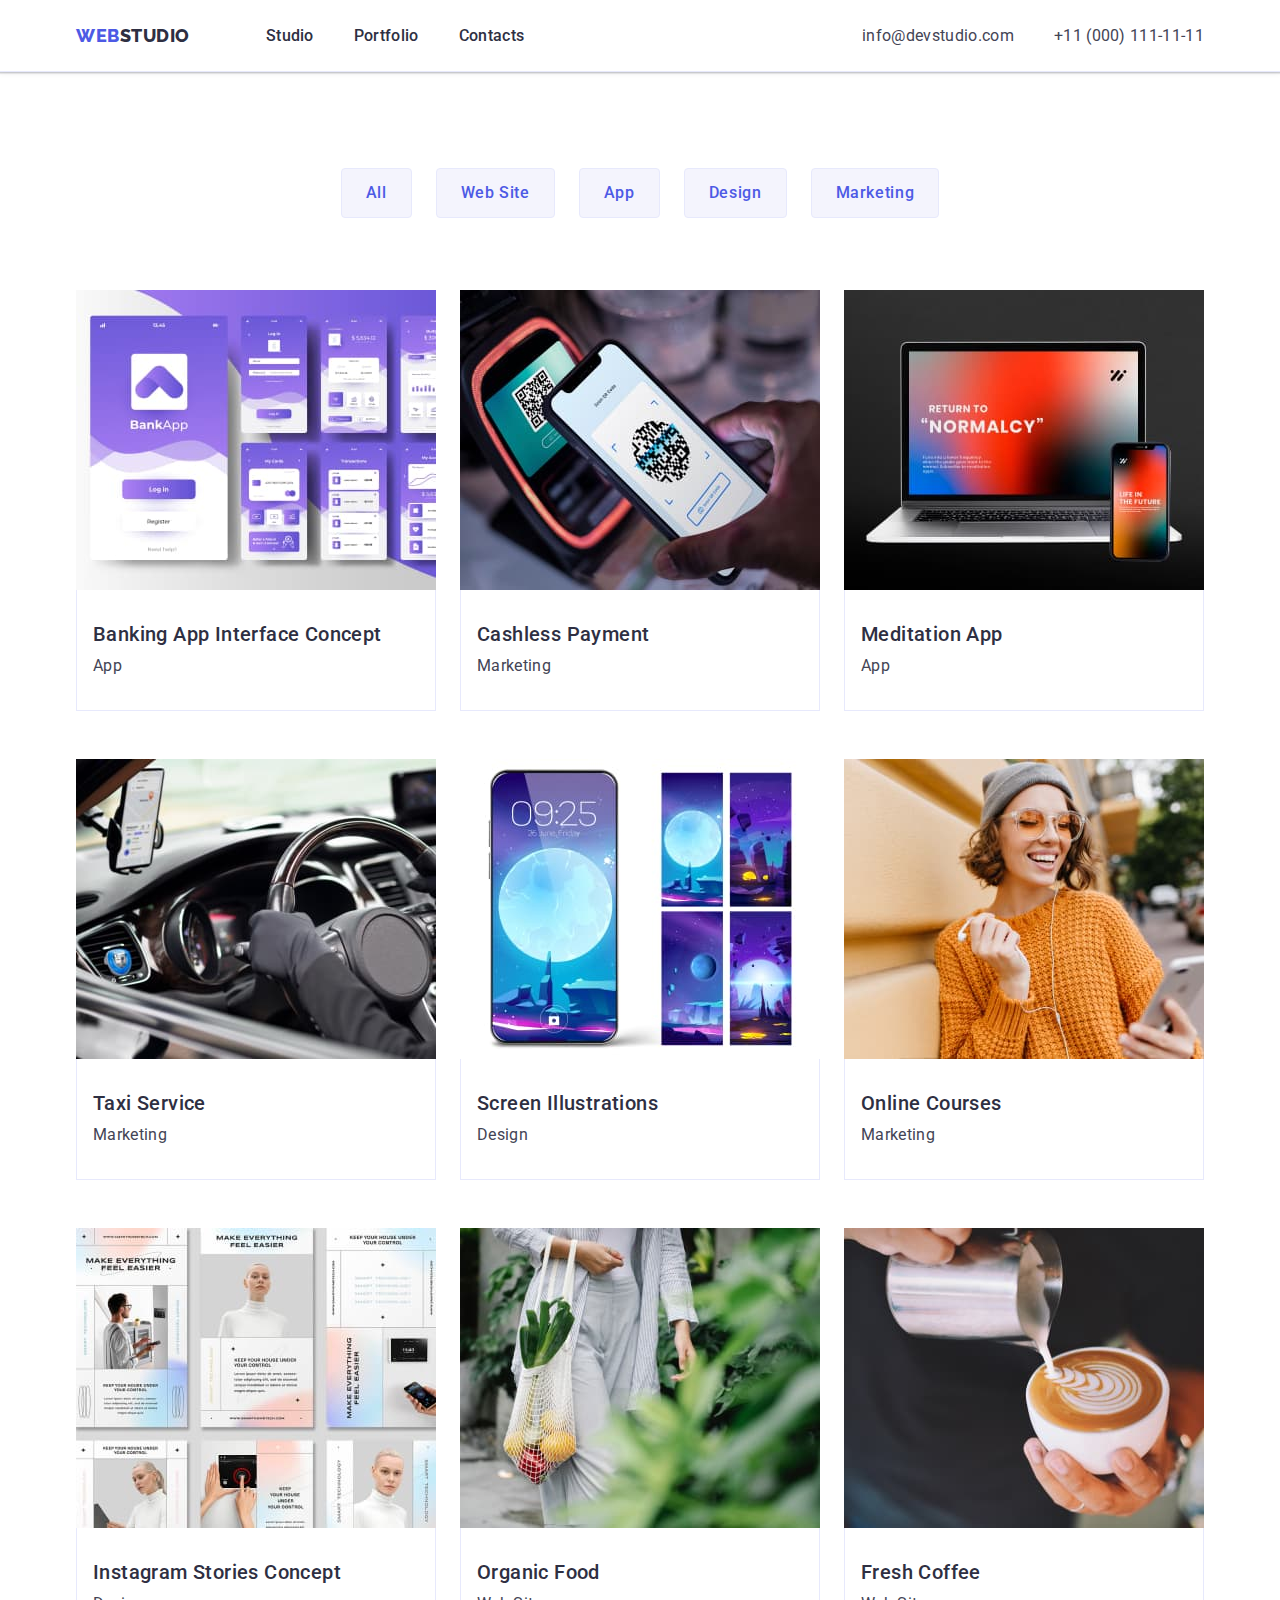
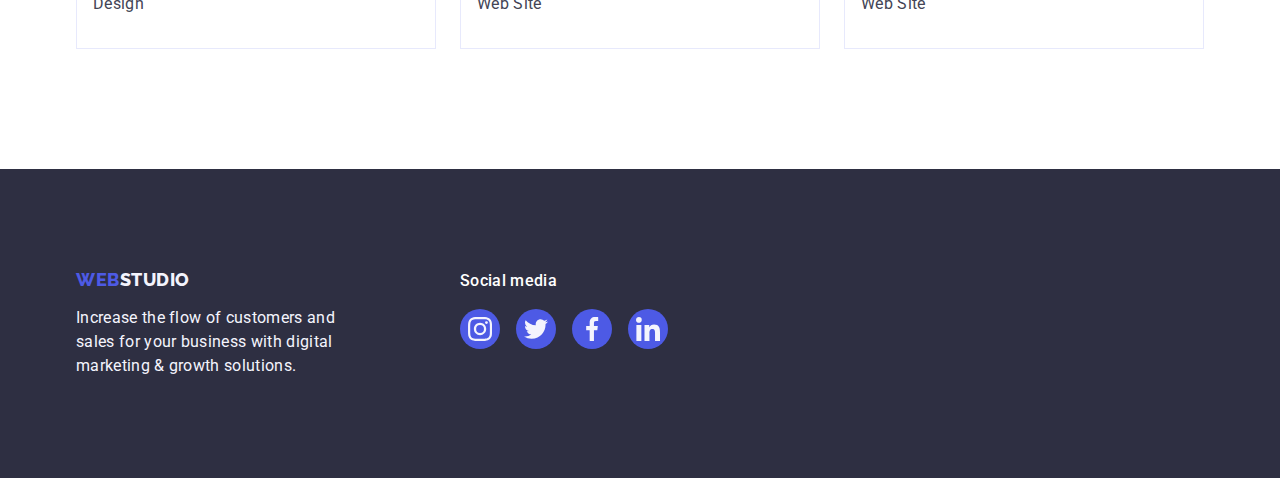
==== portfolio.html @ 5ba2527a "Initial commit" ====
<!DOCTYPE html>
<html lang="en">
  <head>
    <meta charset="UTF-8" />
    <meta http-equiv="X-UA-Compatible" content="IE=edge" />
    <meta name="viewport" content="width=device-width, initial-scale=1.0" />
    <title>WebStudio</title>
    <link rel="preconnect" href="https://fonts.googleapis.com" />
    <link rel="preconnect" href="https://fonts.gstatic.com" crossorigin />
    <link
      href="https://fonts.googleapis.com/css2?family=Raleway:wght@800&family=Roboto:wght@400;500;700;900&display=swap"
      rel="stylesheet"
    />
    <link
      rel="stylesheet"
      href="https://cdnjs.cloudflare.com/ajax/libs/modern-normalize/1.0.0/modern-normalize.min.css"
    />
    <link rel="stylesheet" href="./css/styles.css" />
  </head>
  <body>
    <!-- Header section -->
    <header class="header">
      <div class="header-container container">
        <nav class="header-nav">
          <a class="link logo header-logo" href="./index.html"
            >Web<span class="logo-dark">Studio</span></a
          >
          <ul class="header-list list">
            <li class="header-item">
              <a class="link header-link" href="./index.html">Studio</a>
            </li>
            <li class="header-item">
              <a class="link header-link" href="./portfolio.html">Portfolio</a>
            </li>
            <li class="header-item">
              <a class="link header-link" href="">Contacts</a>
            </li>
          </ul>
        </nav>
        <address class="adress">
          <ul class="adress-list list">
            <li class="adress-item">
              <a class="link adress-link" href="mailto:info@devstudio.com"
                >info@devstudio.com</a
              >
            </li>
            <li class="adress-item">
              <a class="link adress-link" href="tel:+110001111111"
                >+11 (000) 111-11-11</a
              >
            </li>
          </ul>
        </address>
      </div>
    </header>
    <!-- Main section -->
    <main>
      <section class="filters">
        <div class="container">
          <h1 hidden class="filters-uppertitle">Filters</h1>
          <ul class="filters-list list">
            <li class="filters-item">
              <button class="filters-button" type="button">All</button>
            </li>
            <li class="filters-item">
              <button class="filters-button" type="button">Web Site</button>
            </li>
            <li class="filters-item">
              <button class="filters-button" type="button">App</button>
            </li>
            <li class="filters-item">
              <button class="filters-button" type="button">Design</button>
            </li>
            <li class="filters-item">
              <button class="filters-button" type="button">Marketing</button>
            </li>
          </ul>
          <ul class="rows-list list">
            <li class="rows-item">
              <a class="link rows-link" href="">
                <img
                  class="rows-img"
                  src="./images/Portfolio/one.jpg"
                  alt="Banking App Interface Concept"
                  width="360"
                  height="300"
                />
                <div class="rows-card">
                  <h2 class="rows-uppertitle">Banking App Interface Concept</h2>
                  <p class="rows-text">App</p>
                </div>
              </a>
            </li>
            <li class="rows-item">
              <a class="link rows-link" href="">
                <img
                  class="rows-img"
                  src="./images/Portfolio/two.jpg"
                  alt="Cashless Payment"
                  width="360"
                  height="300"
                />
                <div class="rows-card">
                  <h2 class="rows-uppertitle">Cashless Payment</h2>
                  <p class="rows-text">Marketing</p>
                </div>
              </a>
            </li>
            <li class="rows-item">
              <a class="link rows-link" href="">
                <img
                  class="rows-img"
                  src="./images/Portfolio/three.jpg"
                  alt="Meditation App"
                  width="360"
                  height="300"
                />
                <div class="rows-card">
                  <h2 class="rows-uppertitle">Meditation App</h2>
                  <p class="rows-text">App</p>
                </div>
              </a>
            </li>
            <li class="rows-item">
              <a class="link rows-link" href>
                <img
                  class="rows-img"
                  src="./images/Portfolio/four.jpg"
                  alt="Taxi Service"
                  width="360"
                  height="300"
                />
                <div class="rows-card">
                  <h2 class="rows-uppertitle">Taxi Service</h2>
                  <p class="rows-text">Marketing</p>
                </div>
              </a>
            </li>
            <li class="rows-item">
              <a class="link rows-link" href="">
                <img
                  class="rows-img"
                  src="./images/Portfolio/five.jpg"
                  alt="Screen Illustrations"
                  width="360"
                  height="300"
                />
                <div class="rows-card">
                  <h2 class="rows-uppertitle">Screen Illustrations</h2>
                  <p class="rows-text">Design</p>
                </div>
              </a>
            </li>
            <li class="rows-item">
              <a class="link rows-link" href="">
                <img
                  class="rows-img"
                  src="./images/Portfolio/six.jpg"
                  alt="Girls with headphones"
                  width="360"
                  height="300"
                />
                <div class="rows-card">
                  <h2 class="rows-uppertitle">Online Courses</h2>
                  <p class="rows-text">Marketing</p>
                </div>
              </a>
            </li>
            <li class="rows-item">
              <a class="link rows-link" href="">
                <img
                  class="rows-img"
                  src="./images/Portfolio/seven.jpg"
                  alt="Instagram Stories Concept"
                  width="360"
                  height="300"
                />
                <div class="rows-card">
                  <h2 class="rows-uppertitle">Instagram Stories Concept</h2>
                  <p class="rows-text">Design</p>
                </div>
              </a>
            </li>
            <li class="rows-item">
              <a class="link rows-link" href="">
                <img
                  class="rows-img"
                  src="./images/Portfolio/eight.jpg"
                  alt="Organic food"
                  width="360"
                  height="300"
                />
                <div class="rows-card">
                  <h2 class="rows-uppertitle">Organic Food</h2>
                  <p class="rows-text">Web Site</p>
                </div>
              </a>
            </li>
            <li class="rows-item">
              <a class="link rows-link" href="">
                <img
                  class="rows-img"
                  src="./images/Portfolio/nine.jpg"
                  alt="Cup of coffee"
                  width="360"
                  height="300"
                />
                <div class="rows-card">
                  <h2 class="rows-uppertitle">Fresh Coffee</h2>
                  <p class="rows-text">Web Site</p>
                </div>
              </a>
            </li>
          </ul>
        </div>
      </section>
    </main>
    <!-- Footer section -->
    <footer class="footer">
      <div class="container footer-flex">
        <div class="footer-first">
          <a class="link logo footer-logo" href="./index.html"
            >Web<span class="logo-light">Studio</span>
          </a>
          <p class="footer-text">
            Increase the flow of customers and sales for your business with
            digital marketing & growth solutions.
          </p>
        </div>
        <div class="footer-second">
          <h2 class="footer-social">Social media</h2>
          <ul class="footer-social-list list">
            <li class="footer-social-list-item">
              <a href="" class="footer-social-list-link">
                <svg class="footer-social-list-icon" width="24" height="24">
                  <use href="./images/icon.svg#icon-instagram"></use>
                </svg>
              </a>
            </li>
            <li class="footer-social-list-item">
              <a href="" class="footer-social-list-link">
                <svg class="footer-social-list-icon" width="24" height="24">
                  <use href="./images/icon.svg#icon-twitter"></use>
                </svg>
              </a>
            </li>
            <li class="footer-social-list-item">
              <a href="" class="footer-social-list-link">
                <svg class="footer-social-list-icon" width="24" height="24">
                  <use href="./images/icon.svg#icon-facebook"></use>
                </svg>
              </a>
            </li>
            <li class="footer-social-list-item">
              <a href="" class="footer-social-list-link">
                <svg class="footer-social-list-icon" width="24" height="24">
                  <use href="./images/icon.svg#icon-linkedin"></use>
                </svg>
              </a>
            </li>
          </ul>
        </div>
      </div>
    </footer>
  </body>
</html>
---- css/styles.css ----
:root {
/* Fonts */
    --primary-font: Roboto, sans-serif;
    --secondary-font: Raleway, sans-serif;
/* Text colors */
    --navy-blue: #2e2f42;
    --slate: #434455;
    --white: #ffffff;
    --cloud: #f4f4fd;
    --iris: #4d5ae5;
/* other */
    --background: rgba(46, 47, 66, 0.7);
    --ocean: #404bbf;
    --green: #31d0aa;
    --light-slate: #8e8f99;
    --cornflower: #e7e9fc;
    --dairy: #fcfcfc;
}


body {
    font-family: Roboto, sans-serif;
    font-family: var(--primary-font);
    font-size: 16px;
    line-height: 1.5;
    letter-spacing: 0.02em;
    color: var(--slate);
    background-color: var(--white);
}
img {
    display: block;
    max-width: 100%;
    height: auto;
}

/* reset start */

h1,
h2,
h3,
p {
    margin: 0;
}
.link {
    text-decoration: none;
}
.list {
    list-style: none;
    padding: 0;
    margin: 0;
}

/* reset end */

.container {
    max-width: 1158px;
    padding: 0 15px;
    margin: 0 auto;

}
.logo {
        font-family: var(--secondary-font);
        font-weight: 800;
        font-size: 18px;
        line-height: 1.17;
        letter-spacing: 0.03em;
        text-transform: uppercase;
        color: var(--iris);
}

.logo-dark {
    color: var(--navy-blue);
    
}

.logo-light {
    color: var(--cloud);
}

/* header */

.header {
    height: 72px;
    border-bottom: 1px solid var(--cornflower);
    box-shadow: 0px 2px 1px rgba(46, 47, 66, 0.08), 0px 1px 1px rgba(46, 47, 66, 0.16), 0px 1px 6px rgba(46, 47, 66, 0.08);
}
.header-logo {
    margin-right: 76px;
}

.header-container {
    display: flex;
    justify-content: space-between;
    height: 72px;
    align-items: center;
}
.header-nav {
    display: flex;
    font-weight: 500;
    color: var(--navy-blue);
    margin-right: 332px;
    align-items: center;
}


.header-list {
    display: flex;
    align-items: center;
    gap: 40px;
}


.header-item {}
.header-link {
    color: inherit;
    padding: 24px 0
}


.header-link:hover,
.header-link:focus {
    color: var(--ocean);
}
.header-link:active:after {
    
}

/* adress */

.adress {
    font-style: inherit;
    align-items: center;
}

.adress-list {
    display: flex;
    gap: 40px;
    align-items: center;
}

.adress-item {}

.adress-link {
    display: inline-block;
    color: inherit;
    align-items: center;
    padding: 24px 0;
}
.adress-link:hover,
.adress-link:focus {
    color: var(--ocean);
}

/* hero */

.hero {
    padding: 188px 0;
    background-image: linear-gradient(
        to bottom, 
        var(--background), 
        var(--background)
        ),
        url(../images/Hero/people-office.jpg);
        background-color: var(--background);
    background-repeat: no-repeat;
    background-position: center;
    background-size: cover;
    max-width: 1440px;
    height: 600px;
    margin-left: auto;
    margin-right: auto;
}

.hero-uppertitle {
            font-size: 56px;
            line-height: 1.07;
            color: var(--white);
            text-align: center;
            letter-spacing: 0.02em;
            width: 496px;
            margin-bottom: 48px;
            margin-left: auto;
            margin-right: auto;
            max-width: 496px;    
}

.hero-button {
        box-sizing: border-box;
        display: block;
        background: var(--iris);
        box-shadow: 0px 4px 4px rgba(0, 0, 0, 0.15);
        border-radius: 4px;
        color: var(--white);
        cursor: pointer;
        font-weight: 500;
        font-size: 16px;
        line-height: 1.5;
        letter-spacing: 0.04em;
        font-family: inherit;
        min-width: 169px;
        height: 56px;
        text-align: center;
        margin-left: auto;
        margin-right: auto;
        padding: 16px 32px;
        border: none;
    
}
.hero-button:hover,
.hero-button:focus {
    background-color: var(--ocean);
}
/* feature */

.feature {
    padding: 120px 0;
}

.feature-uppertitle {
}

.feature-list {
    display: flex;
    gap: 24px;
}

.feature-item {
    width: calc((100%-72px) / 4);
}
.feature-icon {
    display: flex;
    align-items: center;
    justify-content: center;
    height: 112px;
    background-color: var(--cloud);
    border-radius: 4px;
    margin-bottom: 8px;
    width: 264px;
    justify-content: center;
}

.feature-undertitle {
        font-weight: 500;
        font-size: 20px;
        line-height: 1.2;
        color: var(--navy-blue);
        letter-spacing: 0.02em;
        margin-bottom: 8px;
}

.feature-text {}

/* what we are doing */

.doing {
    padding: 120px 0;
    padding-top: 0;
}

.doing-undertitle {
        font-size: 36px;
        line-height: 1.17;
        color: var(--navy-blue);
        line-height: 1.11;
        text-align: center;
        text-transform: capitalize;
        margin: auto;
        margin-bottom: 72px;
}

.doing-list {
    display: flex;
    gap: 24px;
}

.doing-item {
    width: calc((100%-48px)/3);
}

.doing-img {}
/* our team */

.team {
    background-color: var(--cloud);
    padding: 120px 0;
}

.team-undertitle {
        font-size: 36px;
        color: var(--navy-blue);
        letter-spacing: 0.02em;
        margin-left: auto;
        margin-right: auto;
        line-height: 1.11;
        margin-bottom: 72px;
        text-align: center;
}

.team-list {
    display: flex;
    gap: 24px;
}

.team-item {
    background-color: var(--white);
    text-align: center;
    width: calc((100% - 72px) / 4);
    border-radius: 0px 0px 4px 4px;
    box-shadow: 0px 1px 6px rgba(46, 47, 66, 0.08), 0px 1px 1px rgba(46, 47, 66, 0.16), 0px 2px 1px rgba(46, 47, 66, 0.08);
}

.team-img {
}

.team-card {
    padding: 32px 0;
    border-radius: 0px 0px 4px 4px;

}
.team-uppertitle {
    font-weight: 500;
        font-size: 20px;
        line-height: 1.2;
        color: var(--navy-blue);
        letter-spacing: 0.02em;
        margin-bottom: 8px;
}

.team-text {
    margin-bottom: 8px;
}
.social-list {
    display: flex;
    justify-content: center;
    gap: 24px;
}

.social-list-item {
    width: 40px;
    height: 40px;
}
.social-list-link {
    display: flex;
    justify-content: center;
    align-items: center;
    width: 100%;
    height: 100%;
    background-color: var(--iris);
    border-radius: 50%;
}
.social-list-link:hover,
.social-list-link:focus {
    background-color: var(--ocean);
} 
.social-list-icon {
    width: 16px;
    height: 16px;
    fill: var(--cloud)
}

/* customers */
.customers {
    padding: 120px 0;
    
}
.customers-uppertitle {
    margin-bottom: 72px;
    font-size: 36px;
    text-align: center;
    letter-spacing: 0.02em;
    color: var(--navy-blue);
    margin-right: auto;
    margin-left: auto;
    line-height: 1.1;
}
.customers-list {
    display: flex;
    justify-content: center;
    gap: 24px;
}
.customers-item {
    width: calc((100% - 120px) / 6);
    height: 88px;
   
}
.customers-link {
    display: flex;
    align-items: center;
    justify-content: center;
    border: 1px solid var(--light-slate);
    border-radius: 4px;
    color: #afb1b8;  
    height: 100%;
    width: 100%;
}
.customers-link:hover,
.customers-link:focus {
    border-color: var(--ocean);
    color: #404bbf;
}
.customers-svg {
    fill: currentColor;
    width: 104px;
    height: 56px;
    justify-content: center;
    align-items: center;
}

/* footer */

.footer {
    background-color: var(--navy-blue);
    padding: 100px 0;
}
.footer-logo {
    display: inline-block;
    margin-bottom: 16px;
}

.footer-text {
    color: var(--cloud);
    width: 264px;
}

.footer-social-list {
    display: flex;
    justify-content: center;
    gap: 16px;
}

.footer-social-list-link {
    display: flex;
    justify-content: center;
    align-items: center;
    width: 40px;
    height: 40px;
    background-color: var(--iris);
    border-radius: 50%;
}
.footer-social-list-link:hover,
.footer-social-list-link:focus {
    background-color: var(--green);

}
.footer-social-list-icon {
    fill: var(--cloud);
}
.footer-flex {
    display: flex;
    align-items: baseline;
    gap: 120px;
}
.footer-first {
}
.footer-social {
    margin-bottom: 16px;
    color: var(--white);
    height: 24px;
    font-weight: 500;
    font-size: 16px;
    line-height: 1.5;
    letter-spacing: 0.02em;
}
/* filters */
.filters {
    padding-bottom: 120px;
    padding-top: 96px;
}

.filters-uppertitle {
  
}

.filters-list {
    display: flex;
    gap: 24px;
    margin-bottom: 72px;
    justify-content: center;
}

.filters-item {}

.filters-button {
    letter-spacing: 0.04em;
    color: var(--iris);
    background-color: var(--cloud);
    border: 1px solid var(--cornflower);
        border-radius: 4px;
        cursor: pointer;
        font-family: inherit;
        font-weight: 500;
        font-size: 16px;
        line-height: 1.5;
        letter-spacing: 0.04em;
        padding: 12px 24px;
        min-height: 48px;
}
.filters-button:hover,
.filters-button:focus {
    background: var(--ocean);
    box-shadow: 0px 3px 1px rgba(0, 0, 0, 0.1), 0px 2px 1px rgba(0, 0, 0, 0.08), 0px 2px 2px rgba(0, 0, 0, 0.12);
    border-radius: 4px;
    color: var(--white);
    border: 1px solid transparent;
}
/* rows */

.rows {}

.rows-undertitle {}

.rows-list {
    display: flex;
    flex-wrap: wrap;
    row-gap: 48px;
    column-gap: 24px;
}

.rows-item {
    width: calc((100% - 48px) / 3);
}
.rows-link {
    display: block;
}


.rows-link:hover,
.rows-link:focus {
    display: block;
    box-shadow: 0px 1px 6px rgba(46, 47, 66, 0.08), 0px 1px 1px rgba(46, 47, 66, 0.16), 0px 2px 1px rgba(46, 47, 66, 0.08);
}
.rows-img {
}
.rows-card {
   padding: 32px 16px;
    border: 1px solid var(--cornflower); 
    border-top: none;
}
.rows-uppertitle {
    font-weight: 500;
        font-size: 20px;
        line-height: 1.2;
        color: var(--navy-blue);
        letter-spacing: 0.02em;
        margin-bottom: 8px;
}

.rows-text {
    color: var(--slate);
}
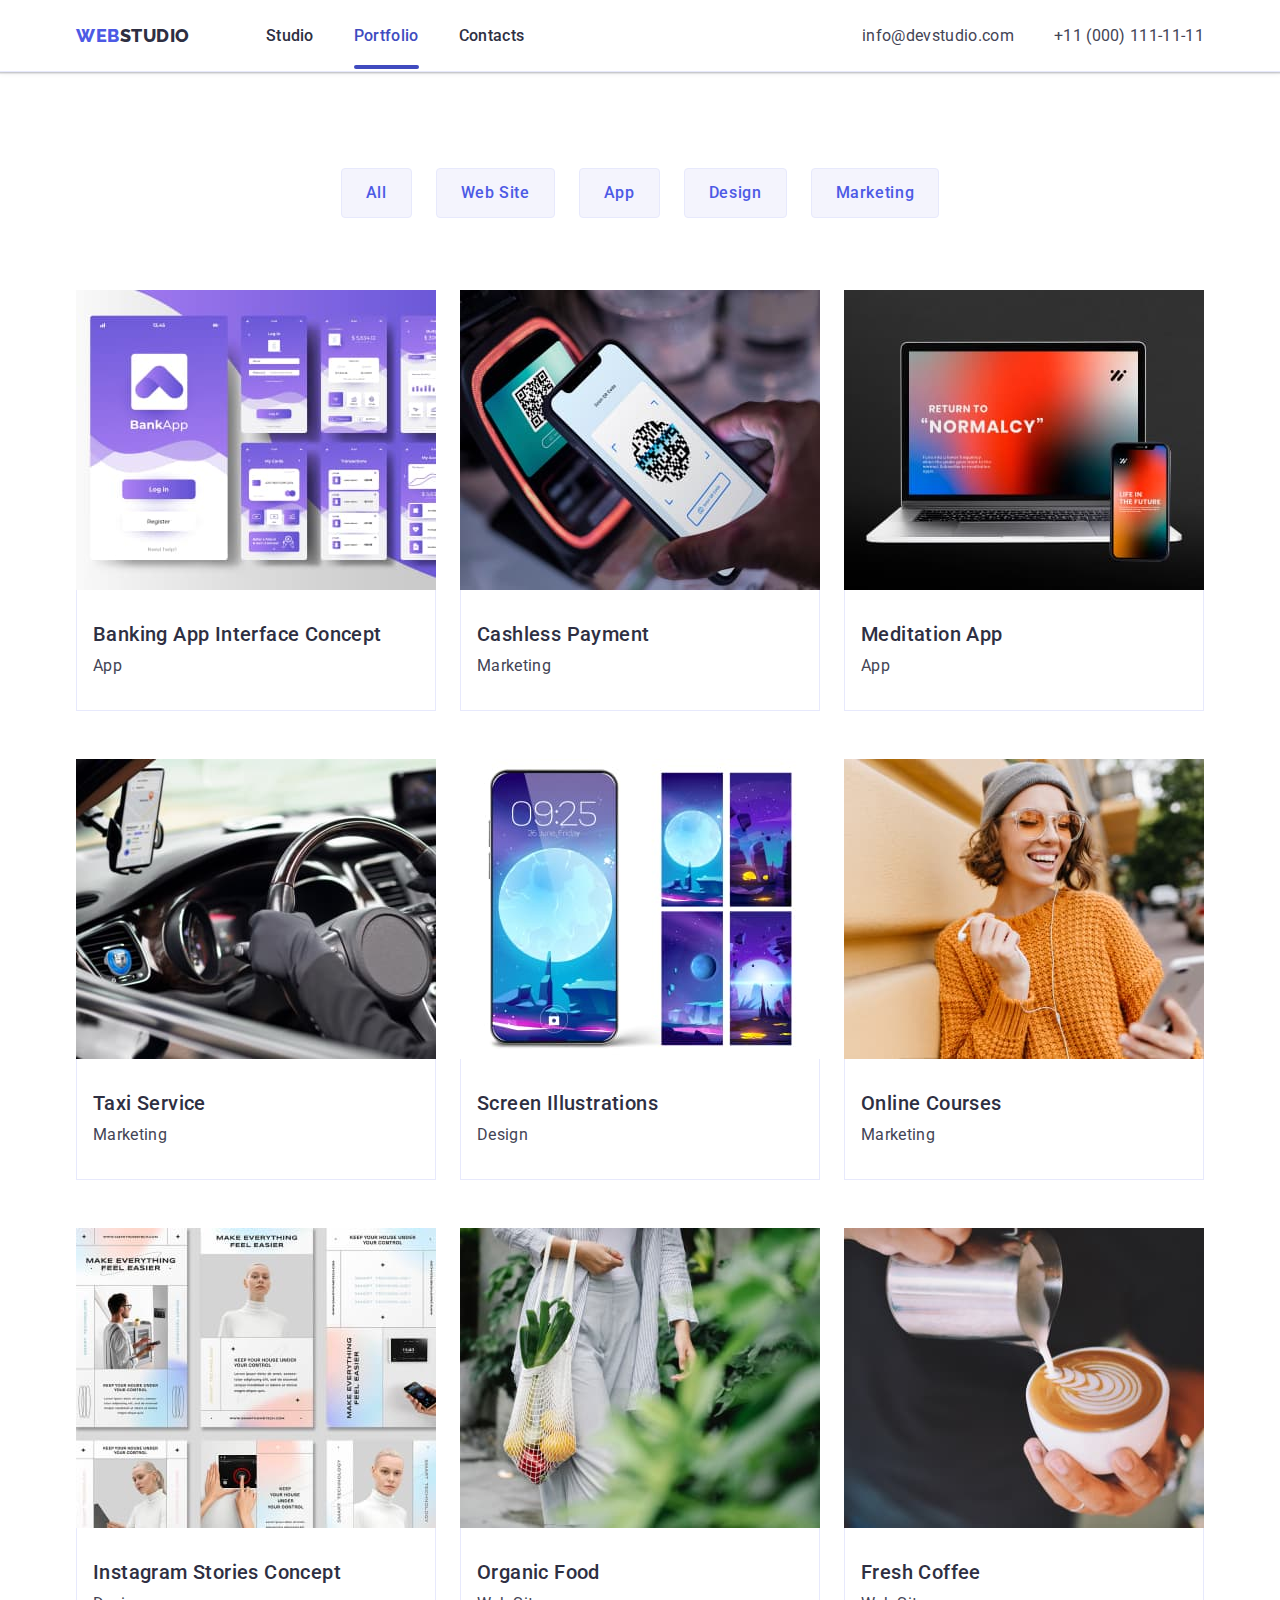
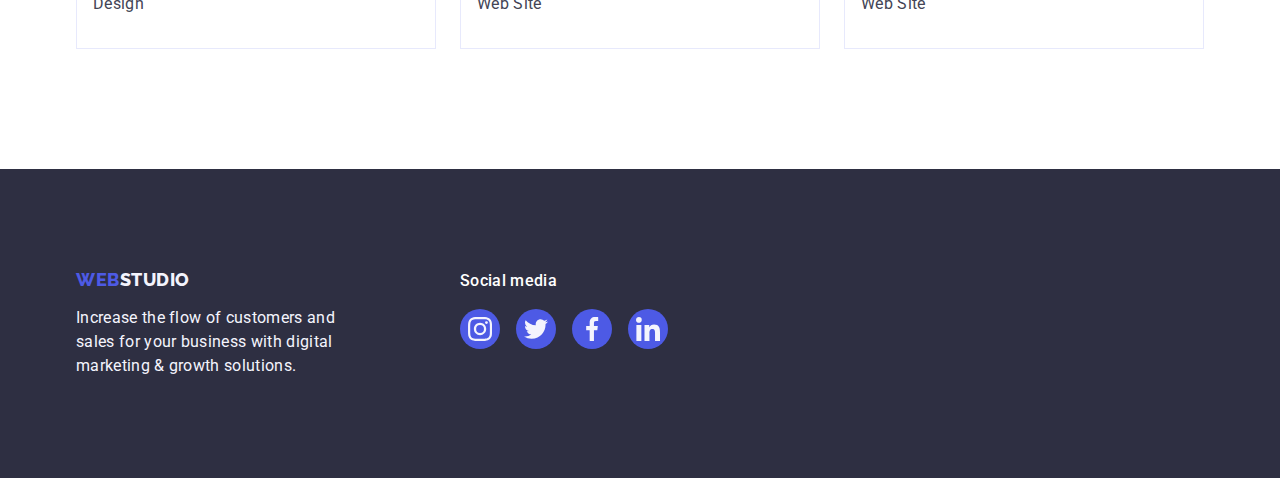
==== commit 595565f7: "hw05-01" ====
--- a/portfolio.html
+++ b/portfolio.html
@@ -30,7 +30,7 @@
               <a class="link header-link" href="./index.html">Studio</a>
             </li>
             <li class="header-item">
-              <a class="link header-link" href="./portfolio.html">Portfolio</a>
+              <a class="link header-link current" href="./portfolio.html">Portfolio</a>
             </li>
             <li class="header-item">
               <a class="link header-link" href="">Contacts</a>
@@ -75,16 +75,23 @@
               <button class="filters-button" type="button">Marketing</button>
             </li>
           </ul>
+          <!-- Rows -->
           <ul class="rows-list list">
             <li class="rows-item">
               <a class="link rows-link" href="">
-                <img
+                <div class="rows-wrap">
+                  <img
                   class="rows-img"
                   src="./images/Portfolio/one.jpg"
                   alt="Banking App Interface Concept"
                   width="360"
                   height="300"
                 />
+                  <div class="overlay"><p class="overlay-label">14 Stylish and User-Friendly App Design Concepts · Task Manager App · Calorie Tracker App · Exotic Fruit Ecommerce
+                  App ·
+                  Cloud Storage App</p></div>
+                
+                </div>
                 <div class="rows-card">
                   <h2 class="rows-uppertitle">Banking App Interface Concept</h2>
                   <p class="rows-text">App</p>
@@ -93,13 +100,17 @@
             </li>
             <li class="rows-item">
               <a class="link rows-link" href="">
-                <img
+                <div class="rows-wrap"><img
                   class="rows-img"
                   src="./images/Portfolio/two.jpg"
                   alt="Cashless Payment"
                   width="360"
                   height="300"
                 />
+                <div class="overlay"><p class="overlay-label">14 Stylish and User-Friendly App Design Concepts · Task Manager App · Calorie Tracker App · Exotic Fruit Ecommerce App ·
+                Cloud Storage App</p></div>
+                </div>
+                
                 <div class="rows-card">
                   <h2 class="rows-uppertitle">Cashless Payment</h2>
                   <p class="rows-text">Marketing</p>
@@ -108,13 +119,18 @@
             </li>
             <li class="rows-item">
               <a class="link rows-link" href="">
-                <img
+                <div class="rows-wrap"><img
                   class="rows-img"
                   src="./images/Portfolio/three.jpg"
                   alt="Meditation App"
                   width="360"
                   height="300"
                 />
+                <div class="overlay"><p class="overlay-label">14 Stylish and User-Friendly App Design Concepts · Task Manager App · Calorie Tracker App · Exotic Fruit Ecommerce
+                  App ·
+                  Cloud Storage App</p></div>
+                </div>
+                
                 <div class="rows-card">
                   <h2 class="rows-uppertitle">Meditation App</h2>
                   <p class="rows-text">App</p>
@@ -123,13 +139,20 @@
             </li>
             <li class="rows-item">
               <a class="link rows-link" href>
-                <img
+                <div class="rows-wrap"><img
                   class="rows-img"
                   src="./images/Portfolio/four.jpg"
                   alt="Taxi Service"
                   width="360"
                   height="300"
                 />
+                <div class="overlay"><p class="overlay-label">14 Stylish and User-Friendly App Design Concepts · Task Manager App · Calorie Tracker App · Exotic Fruit Ecommerce
+                  App ·
+                  Cloud Storage App</p>
+                </div>
+                
+                </div>
+                
                 <div class="rows-card">
                   <h2 class="rows-uppertitle">Taxi Service</h2>
                   <p class="rows-text">Marketing</p>
@@ -138,13 +161,20 @@
             </li>
             <li class="rows-item">
               <a class="link rows-link" href="">
-                <img
+                <div class="rows-wrap"><img
                   class="rows-img"
                   src="./images/Portfolio/five.jpg"
                   alt="Screen Illustrations"
                   width="360"
                   height="300"
                 />
+                <div class="overlay"><p class="overlay-label">14 Stylish and User-Friendly App Design Concepts · Task Manager App · Calorie Tracker App · Exotic Fruit Ecommerce
+                  App ·
+                  Cloud Storage App</p>
+                </div>
+                
+                </div>
+                
                 <div class="rows-card">
                   <h2 class="rows-uppertitle">Screen Illustrations</h2>
                   <p class="rows-text">Design</p>
@@ -153,13 +183,20 @@
             </li>
             <li class="rows-item">
               <a class="link rows-link" href="">
-                <img
+                <div class="rows-wrap"><img
                   class="rows-img"
                   src="./images/Portfolio/six.jpg"
                   alt="Girls with headphones"
                   width="360"
                   height="300"
                 />
+                <div class="overlay"><p class="overlay-label">14 Stylish and User-Friendly App Design Concepts · Task Manager App · Calorie Tracker App · Exotic Fruit Ecommerce
+                  App ·
+                  Cloud Storage App</p>
+                </div>
+                
+                </div>
+                
                 <div class="rows-card">
                   <h2 class="rows-uppertitle">Online Courses</h2>
                   <p class="rows-text">Marketing</p>
@@ -168,13 +205,19 @@
             </li>
             <li class="rows-item">
               <a class="link rows-link" href="">
-                <img
+                <div class="rows-wrap"><img
                   class="rows-img"
                   src="./images/Portfolio/seven.jpg"
                   alt="Instagram Stories Concept"
                   width="360"
                   height="300"
                 />
+                <div class="overlay"><p class="overlay-label">14 Stylish and User-Friendly App Design Concepts · Task Manager App · Calorie Tracker App · Exotic Fruit Ecommerce
+                  App ·
+                  Cloud Storage App</p></div>
+                
+                </div>
+                
                 <div class="rows-card">
                   <h2 class="rows-uppertitle">Instagram Stories Concept</h2>
                   <p class="rows-text">Design</p>
@@ -183,13 +226,19 @@
             </li>
             <li class="rows-item">
               <a class="link rows-link" href="">
-                <img
+                <div class="rows-wrap"><img
                   class="rows-img"
                   src="./images/Portfolio/eight.jpg"
                   alt="Organic food"
                   width="360"
                   height="300"
                 />
+                <div class="overlay"><p class="overlay-label">14 Stylish and User-Friendly App Design Concepts · Task Manager App · Calorie Tracker App · Exotic Fruit Ecommerce
+                  App ·
+                  Cloud Storage App</p></div>
+                
+                </div>
+                
                 <div class="rows-card">
                   <h2 class="rows-uppertitle">Organic Food</h2>
                   <p class="rows-text">Web Site</p>
@@ -198,13 +247,18 @@
             </li>
             <li class="rows-item">
               <a class="link rows-link" href="">
-                <img
+                <div class="rows-wrap"><img
                   class="rows-img"
                   src="./images/Portfolio/nine.jpg"
                   alt="Cup of coffee"
                   width="360"
                   height="300"
                 />
+                <div class="overlay"><p class="overlay-label">14 Stylish and User-Friendly App Design Concepts · Task Manager App · Calorie Tracker App · Exotic Fruit Ecommerce
+                  App ·
+                  Cloud Storage App</p></div>
+                </div>
+                
                 <div class="rows-card">
                   <h2 class="rows-uppertitle">Fresh Coffee</h2>
                   <p class="rows-text">Web Site</p>
--- a/css/styles.css
+++ b/css/styles.css
@@ -15,6 +15,12 @@
     --light-slate: #8e8f99;
     --cornflower: #e7e9fc;
     --dairy: #fcfcfc;
+
+    --header-idx: 10;
+    --modal-idx: 100;
+    
+    --anim-fast: 400ms ease-in;
+    --anim-slow: 1000ms ease-in-out;
 }
 
 
@@ -113,7 +119,8 @@
 .header-item {}
 .header-link {
     color: inherit;
-    padding: 24px 0
+    padding: 24px 0;
+    position: relative;
 }
 
 
@@ -121,8 +128,25 @@
 .header-link:focus {
     color: var(--ocean);
 }
-.header-link:active:after {
-    
+
+.header-link::after {
+    content: "";
+    display: block;
+    position: absolute;
+    bottom: 0;
+    width: 100%;
+    height: 4px;
+    left: 0px;
+    border-radius: 2px;
+}
+
+.header-link.current::after,
+.header-link:hover::after,
+.adress-link:focus::after {
+    background-color: var(--ocean);
+}
+.header-link.current {
+    color: var(--ocean);
 }
 
 /* adress */
@@ -210,6 +234,57 @@
 .hero-button:focus {
     background-color: var(--ocean);
 }
+/* Modal styles */
+.backdrop {
+    position: fixed;
+    background-color: rgba(46, 47, 66, 0.4);
+    width: 100%;
+    height: 100%;
+    top: 0;
+    left: 0;
+    z-index: 100;
+    transition: opacity 200ms ease, visibility 200ms ease;
+}
+.bsckdrop.is-hidden {
+    opacity: 0;
+    visibility: hidden;
+    pointer-events: none;
+    transition-delay: 400 ms;
+}
+.modal {
+    position: absolute;
+    width: 408px;
+    min-height: 584px;
+    background-color: var(--dairy);
+    box-shadow: 0px 1px 1px rgba(0, 0, 0, 0.14), 0px 1px 3px rgba(0, 0, 0, 0.12), 0px 2px 1px rgba(0, 0, 0, 0.2);
+    border-radius: 4px;
+    z-index: 100;
+    top: 50%;
+    left: 50%;
+    padding: 24px;
+    transform: translate(-50%, -50%) rotate(0) scale(1);
+    opacity: 1;
+    transition: transform 400 ms ease-in 200ms, opacity 400ms ease-in 200ms;
+    }
+
+.backdrop.is-hidden.modal {
+    transform: translate(-50%, -50%) rotate(360deg) scale (0.2);
+    opacity: 0;
+    }
+.modal-button {
+    display: block;
+    margin-left: auto;
+    width: 24px;
+    height: 24px;
+    background-color: var(--cornflower);
+    border-radius: 50%;
+    border: 1px solid rgba(0, 0, 0, 0.1);
+    cursor: pointer;
+}    
+.modal-icon {
+    width: 8px;
+    height: 8px;
+}
 /* feature */
 
 .feature {
@@ -519,6 +594,9 @@
 .rows-item {
     width: calc((100% - 48px) / 3);
 }
+.team-item:hover .overlay {
+    transform: translateY(0);
+}
 .rows-link {
     display: block;
 }
@@ -529,7 +607,25 @@
     display: block;
     box-shadow: 0px 1px 6px rgba(46, 47, 66, 0.08), 0px 1px 1px rgba(46, 47, 66, 0.16), 0px 2px 1px rgba(46, 47, 66, 0.08);
 }
+.rows-wrap {
+    position: relative;
+    overflow: hidden;
+}
 .rows-img {
+}
+.overlay {
+    padding: 40px 32px 164px;
+    width: 100%;
+    height: 100%;
+    position: absolute;
+    top: 0;
+    left: 0;
+    background-color: var(--iris);
+    transform: translateY(100%);
+    transition: transform var(--anim-slow);
+}
+.overlay-label {
+    color: var(--cloud);
 }
 .rows-card {
    padding: 32px 16px;
